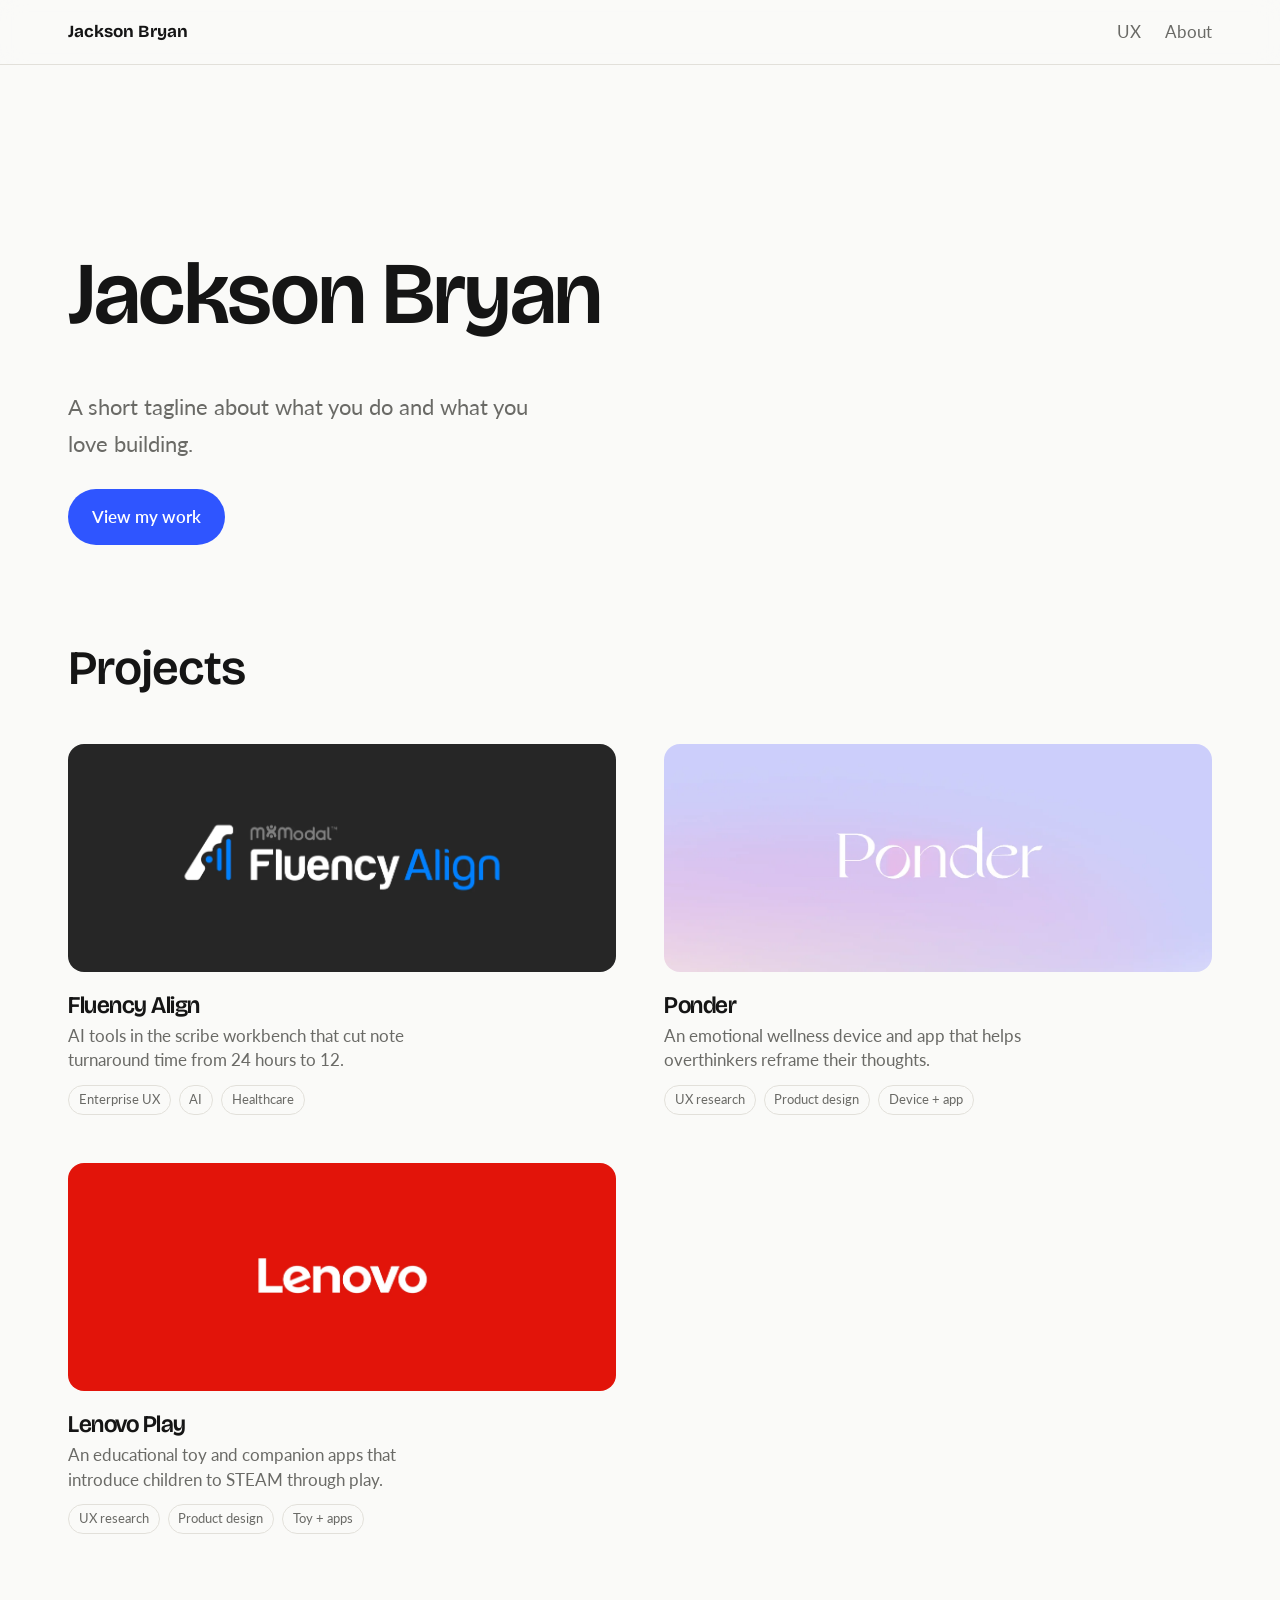
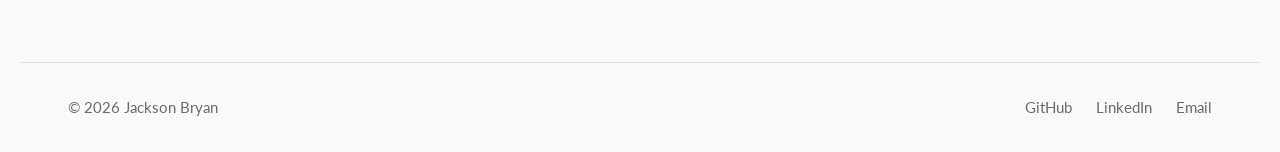
==== index.html @ 359d570e "Fade the other project cards during the card-to-hero transition The rule that shows only the hero's " ====
<!DOCTYPE html>
<html lang="en">
<head>
  <meta charset="UTF-8">
  <meta name="viewport" content="width=device-width, initial-scale=1.0">
  <title>Jackson Bryan | Portfolio</title>
  <link rel="preconnect" href="https://fonts.googleapis.com">
  <link rel="preconnect" href="https://fonts.gstatic.com" crossorigin>
  <link rel="stylesheet" href="https://fonts.googleapis.com/css2?family=Bricolage+Grotesque:opsz,wght@12..96,400..800&family=Lato:ital,wght@0,400;0,700;1,400&display=swap">
  <link rel="stylesheet" href="css/styles.css?v=20261016b">
</head>
<body>

  <header>
    <nav>
      <a href="index.html" class="logo">Jackson Bryan</a>
      <ul>
        <li><a href="index.html">UX</a></li>
        <li><a href="about.html">About</a></li>
      </ul>
    </nav>
  </header>

  <main>

    <section id="hero">
      <h1>Jackson Bryan</h1>
      <p>A short tagline about what you do and what you love building.</p>
      <a href="#projects" class="button">View my work</a>
    </section>

    <section id="projects">
      <h2>Projects</h2>

      <!--
        Each card links to a project page. Its image, title, description and
        tags morph into the project page's hero using matching
        view-transition-names. Give every project its own unique names
        (lenovo-media, ponder-media...).
      -->
      <article class="project-card">
        <a href="projects/fluency-align.html">
          <div class="project-card__media" style="view-transition-name: fluency-media">
            <img src="images/fluency-align/hero.webp" alt="" width="2400" height="937">
          </div>
          <h3 style="view-transition-name: fluency-title">Fluency Align</h3>
          <p style="view-transition-name: fluency-desc">AI tools in the scribe workbench that cut note turnaround time from 24 hours to 12.</p>
          <ul class="tags" style="view-transition-name: fluency-tags">
            <li>Enterprise UX</li>
            <li>AI</li>
            <li>Healthcare</li>
          </ul>
        </a>
      </article>

      <article class="project-card">
        <a href="projects/ponder.html">
          <div class="project-card__media" style="view-transition-name: ponder-media">
            <img src="images/ponder/hero.webp" alt="" width="1440" height="561">
          </div>
          <h3 style="view-transition-name: ponder-title">Ponder</h3>
          <p style="view-transition-name: ponder-desc">An emotional wellness device and app that helps overthinkers reframe their thoughts.</p>
          <ul class="tags" style="view-transition-name: ponder-tags">
            <li>UX research</li>
            <li>Product design</li>
            <li>Device + app</li>
          </ul>
        </a>
      </article>

      <article class="project-card">
        <a href="projects/lenovo.html">
          <div class="project-card__media" style="view-transition-name: lenovo-media">
            <img src="images/lenovo/hero.webp" alt="" width="2400" height="937">
          </div>
          <h3 style="view-transition-name: lenovo-title">Lenovo Play</h3>
          <p style="view-transition-name: lenovo-desc">An educational toy and companion apps that introduce children to STEAM through play.</p>
          <ul class="tags" style="view-transition-name: lenovo-tags">
            <li>UX research</li>
            <li>Product design</li>
            <li>Toy + apps</li>
          </ul>
        </a>
      </article>
    </section>

  </main>

  <footer>
    <p>&copy; 2026 Jackson Bryan</p>
    <ul>
      <li><a href="https://github.com/jacksonbryan28">GitHub</a></li>
      <li><a href="https://www.linkedin.com/in/jacksonbryan28/">LinkedIn</a></li>
      <li><a href="mailto:jacksonbryan280@gmail.com">Email</a></li>
    </ul>
  </footer>

</body>
</html>
---- css/styles.css ----
/* ==========================================================================
   View transitions
   Cross-document transitions between the home page and project pages.
   An element morphs between pages when it has the same `view-transition-name`
   on both (e.g. the card image on the home page and the hero on the project
   page). Browsers without support simply navigate as normal.
   ========================================================================== */

@view-transition {
  navigation: auto;
}

@media (prefers-reduced-motion: reduce) {
  @view-transition {
    navigation: none;
  }
}

::view-transition-group(*) {
  animation-duration: 0.55s;
  animation-timing-function: cubic-bezier(0.2, 0.8, 0.2, 1);
}

/* Project media can change shape between pages: crop instead of stretching. */
::view-transition-image-pair(*.project-media) {
  overflow: hidden;
  border-radius: var(--radius);
}

::view-transition-old(*.project-media),
::view-transition-new(*.project-media) {
  height: 100%;
  object-fit: cover;
}

/* The image, title, description and tags move and scale between the card
   and the hero. Rather than cross-fading two snapshots (which blurs, and
   doubles up text), show only the hero's snapshot and let it travel: the new
   one when arriving on a project page, the old one when going back home.
   This works because each piece is laid out the same way in both places
   (same aspect ratio, letterforms, line length and line spacing).
   These rules only apply when a piece exists on both pages (its snapshot
   isn't an only child). The other project cards exist on the home page
   alone, so they keep the default fade in and out. */
.project-page::view-transition-old(*.project-media):not(:only-child),
.project-page::view-transition-old(*.project-title):not(:only-child),
:root:not(.project-page)::view-transition-new(*.project-media):not(:only-child),
:root:not(.project-page)::view-transition-new(*.project-title):not(:only-child) {
  animation: none;
  opacity: 0;
}

.project-page::view-transition-new(*.project-media):not(:only-child),
.project-page::view-transition-new(*.project-title):not(:only-child),
:root:not(.project-page)::view-transition-old(*.project-media):not(:only-child),
:root:not(.project-page)::view-transition-old(*.project-title):not(:only-child) {
  animation: none;
}

/* ==========================================================================
   Tokens
   ========================================================================== */

:root {
  --bg: #fafaf8;
  --surface: #f0efeb;
  --text: #151515;
  --muted: #6a6a66;
  --line: #e2e0da;
  --accent: #2f55ff;
  --on-accent: #ffffff;

  --font: "Lato", system-ui, -apple-system, "Segoe UI", Roboto, sans-serif;
  --font-heading: "Bricolage Grotesque", var(--font);
  --max: 1240px;
  --narrow: 720px;
  --gutter: clamp(16px, 4vw, 48px);
  --radius: 16px;
  /* Shared by the home cards and project heroes. Keeping them the same shape
     means the view transition's two snapshots line up, so the image reads as
     one picture growing rather than two cross-fading. */
  --media-aspect: 12 / 5;
  --header-h: 64px;
  --section-space: clamp(72px, 10vw, 160px);
}

@media (max-width: 700px) {
  :root {
    --media-aspect: 16 / 9;
  }
}

@media (prefers-color-scheme: dark) {
  :root {
    --bg: #111110;
    --surface: #1b1b1a;
    --text: #f2f2ef;
    --muted: #9b9b96;
    --line: #2b2b29;
    --accent: #8098ff;
    --on-accent: #0d0d0d;
  }
}

/* ==========================================================================
   Base
   ========================================================================== */

*,
*::before,
*::after {
  box-sizing: border-box;
}

html {
  -webkit-text-size-adjust: 100%;
}

@media (prefers-reduced-motion: no-preference) {
  html {
    scroll-behavior: smooth;
  }
}

body {
  margin: 0;
  background: var(--bg);
  color: var(--text);
  font-family: var(--font);
  font-size: 1.0625rem;
  line-height: 1.65;
  -webkit-font-smoothing: antialiased;
}

img,
video {
  display: block;
  max-width: 100%;
  height: auto;
}

figure {
  margin: 0;
}

a {
  color: inherit;
}

h1,
h2,
h3,
h4,
header nav .logo,
.stats strong,
.next-project strong {
  font-family: var(--font-heading);
}

h1,
h2,
h3 {
  font-weight: 600;
  line-height: 1.15;
  letter-spacing: -0.015em;
  margin: 0 0 0.5em;
}

h1 {
  font-size: clamp(2.5rem, 7vw, 5.5rem);
  letter-spacing: -0.02em;
}

h2 {
  font-size: clamp(1.75rem, 4vw, 3rem);
}

h3 {
  font-size: 1.25rem;
}

p {
  margin: 0 0 1.25em;
}

:target,
section[id] {
  scroll-margin-top: calc(var(--header-h) + 24px);
}

.eyebrow {
  margin: 0 0 1rem;
  color: var(--muted);
  font-size: 0.8125rem;
  font-weight: 600;
  letter-spacing: 0.08em;
  text-transform: uppercase;
}

.button {
  display: inline-block;
  padding: 0.8em 1.4em;
  border-radius: 999px;
  background: var(--accent);
  color: var(--on-accent);
  font-weight: 600;
  text-decoration: none;
  transition: transform 0.2s ease;
}

.button:hover {
  transform: translateY(-2px);
}

.button--secondary {
  background: transparent;
  color: var(--text);
  box-shadow: inset 0 0 0 1px var(--line);
}

/* ==========================================================================
   Header and footer
   ========================================================================== */

header {
  position: sticky;
  top: 0;
  z-index: 10;
  background: color-mix(in srgb, var(--bg) 85%, transparent);
  backdrop-filter: saturate(180%) blur(12px);
  -webkit-backdrop-filter: saturate(180%) blur(12px);
  border-bottom: 1px solid var(--line);
  /* Keep the header still while the page underneath transitions. */
  view-transition-name: site-header;
}

header nav {
  display: flex;
  align-items: center;
  justify-content: space-between;
  gap: 1rem;
  max-width: var(--max);
  height: var(--header-h);
  margin-inline: auto;
  padding-inline: var(--gutter);
}

header nav ul,
footer ul {
  display: flex;
  gap: 1.5rem;
  margin: 0;
  padding: 0;
  list-style: none;
}

header nav a,
footer a {
  color: var(--muted);
  text-decoration: none;
}

header nav a:hover,
header nav a[aria-current="page"],
footer a:hover {
  color: var(--text);
}

header nav .logo {
  color: var(--text);
  font-weight: 700;
}

footer {
  display: flex;
  flex-wrap: wrap;
  align-items: center;
  justify-content: space-between;
  gap: 1rem;
  max-width: var(--max);
  margin: var(--section-space) auto 0;
  padding: 32px var(--gutter);
  border-top: 1px solid var(--line);
  color: var(--muted);
  font-size: 0.9375rem;
}

footer p {
  margin: 0;
}

/* ==========================================================================
   Home page
   ========================================================================== */

#hero,
#projects {
  max-width: var(--max);
  margin-inline: auto;
  padding-inline: var(--gutter);
}

#hero {
  padding-block: clamp(80px, 14vw, 180px) clamp(48px, 8vw, 96px);
}

#hero p {
  max-width: 36ch;
  color: var(--muted);
  font-size: clamp(1.125rem, 2vw, 1.375rem);
}

#projects {
  display: grid;
  gap: clamp(32px, 4vw, 48px);
}

#projects h2 {
  margin: 0;
}

@media (min-width: 800px) {
  #projects {
    grid-template-columns: 1fr 1fr;
  }

  #projects h2 {
    grid-column: 1 / -1;
  }
}

.project-card a {
  display: block;
  text-decoration: none;
}

.project-card__media {
  overflow: hidden;
  aspect-ratio: var(--media-aspect);
  margin-bottom: 1.25rem;
  border-radius: var(--radius);
  background: var(--surface);
  view-transition-class: project-media;
}

.project-card__media img,
.project-card__media video {
  width: 100%;
  height: 100%;
  object-fit: cover;
  transition: transform 0.6s cubic-bezier(0.2, 0.8, 0.2, 1);
}

.project-card a:hover .project-card__media img,
.project-card a:hover .project-card__media video {
  transform: scale(1.03);
}

/* The card title and project page title scale into each other, so they need
   identical letterforms: Bricolage changes shape with size unless the optical
   size is pinned. */
.project-card h3,
.project-hero__title {
  font-variation-settings: "opsz" 96;
  letter-spacing: -0.02em;
}

.project-card h3 {
  display: inline-block; /* lets the title morph without stretching */
  view-transition-class: project-title;
  margin-bottom: 0.25rem;
  font-size: 1.5rem;
}

.project-card p {
  width: fit-content;
  /* Same line length (in characters) and spacing as the hero summary, so
     the text wraps identically and can scale between the two. */
  max-width: 40ch;
  margin-bottom: 0.75rem;
  color: var(--muted);
  line-height: 1.45;
}

.project-card p,
.project-card .tags {
  view-transition-class: project-title;
}

.tags {
  display: flex;
  width: fit-content;
  max-width: 100%;
  flex-wrap: wrap;
  gap: 0.5rem;
  margin: 0;
  padding: 0;
  list-style: none;
}

.tags li {
  padding: 0.25em 0.75em;
  border: 1px solid var(--line);
  border-radius: 999px;
  color: var(--muted);
  font-size: 0.8125rem;
}

/* ==========================================================================
   About page
   ========================================================================== */

.about {
  display: grid;
  gap: clamp(32px, 6vw, 96px);
  align-items: center;
  max-width: var(--max);
  margin-inline: auto;
  padding: clamp(40px, 8vw, 120px) var(--gutter) 0;
}

@media (min-width: 900px) {
  .about {
    grid-template-columns: minmax(280px, 5fr) 7fr;
  }
}

.about__portrait {
  overflow: hidden;
  aspect-ratio: 1;
  max-width: 520px;
  border-radius: var(--radius);
  background: var(--surface);
}

.about__portrait img {
  width: 100%;
  height: 100%;
  object-fit: cover;
}

.about__body {
  max-width: var(--narrow);
}

.about__body h1 {
  font-size: clamp(2.25rem, 5vw, 4rem);
  margin-bottom: 0.6em;
}

.about__actions {
  display: flex;
  flex-wrap: wrap;
  gap: 0.75rem;
  margin-top: 2rem;
}

/* ==========================================================================
   Project page
   ========================================================================== */

/* --- 1. Hero ----------------------------------------------------------- */

.project-hero {
  max-width: var(--max);
  margin-inline: auto;
  padding: clamp(16px, 3vw, 40px) var(--gutter) 0;
}

.project-hero__media {
  overflow: hidden;
  width: 100%;
  aspect-ratio: var(--media-aspect);
  border-radius: var(--radius);
  background: var(--surface);
  view-transition-class: project-media;
}

.project-hero__media img,
.project-hero__media video {
  width: 100%;
  height: 100%;
  object-fit: cover;
}

.project-hero__intro {
  margin-top: clamp(32px, 5vw, 64px);
}

.project-hero__title {
  display: inline-block; /* matches the card title so it scales cleanly */
  view-transition-class: project-title;
  margin-bottom: 0.2em;
}

.project-hero__summary {
  width: fit-content;
  max-width: 40ch;
  margin-bottom: 1.5rem;
  color: var(--muted);
  /* Never smaller than the card description (1.0625rem), so on phones both
     wrap identically for the view transition. */
  font-size: clamp(1.0625rem, 2vw, 1.5rem);
  line-height: 1.45;
}

.project-hero__summary,
.project-hero__tags {
  view-transition-class: project-title;
}

/* Scroll-to-expand (driven by js/project-hero.js). The page's <main> sticks
   below the header inside a taller "hold" container, so nothing moves for the
   first part of the scroll; --p goes from 0 to 1 over that stretch and the
   image grows from its resting size to full-bleed (capped at 1440px wide),
   with its bottom edge staying put. At --p: 0 it matches the resting layout
   exactly, so the view transition from the home page is unaffected. */
.project-hold {
  overflow-x: clip;
}

.project-hold.is-holding > main {
  position: sticky;
  /* The header's real height (including its border), measured by the script,
     so the page doesn't shift as it starts to hold. */
  top: var(--hold-top, var(--header-h));
}

.project-hero.is-expanding .project-hero__media {
  width: auto;
  height: calc(var(--h0) + var(--rise) * var(--p, 0));
  aspect-ratio: auto;
  margin-top: calc(var(--rise) * var(--p, 0) * -1);
  margin-inline: calc(var(--bleed) * var(--p, 0) * -1);
  border-radius: calc(var(--radius) * (1 - var(--p, 0) * var(--square, 1)));
}

/* Where supported, drive --p straight from the scroll position with a
   scroll-driven animation. It updates in the same frame as the scroll, so
   it doesn't lag a frame behind like the script fallback does. */
@property --p {
  syntax: "<number>";
  inherits: true;
  initial-value: 0;
}

@keyframes project-hero-expand {
  from { --p: 0; }
  to { --p: 1; }
}

@supports (animation-timeline: scroll()) {
  .project-hero.is-scroll-driven {
    animation: project-hero-expand linear both;
    animation-timeline: scroll(root block);
    animation-range: 0px var(--hold-distance, 480px);
  }
}

/* --- 2. Overview with sticky details ---------------------------------- */

.project-overview,
.case-study__layout {
  display: grid;
  gap: clamp(32px, 5vw, 80px);
  max-width: var(--max);
  margin-inline: auto;
  padding-inline: var(--gutter);
}

.project-overview {
  padding-block: var(--section-space);
}

@media (min-width: 900px) {
  .project-overview,
  .case-study__layout {
    grid-template-columns: minmax(220px, 300px) 1fr;
    align-items: start;
  }

  .project-overview__details,
  .case-study__toc {
    position: sticky;
    top: calc(var(--header-h) + 32px);
  }
}

.project-overview__details dl {
  display: grid;
  gap: 1.25rem;
  margin: 0 0 2rem;
}

.project-overview__details dt {
  margin-bottom: 0.25rem;
  color: var(--muted);
  font-size: 0.8125rem;
  font-weight: 600;
  letter-spacing: 0.08em;
  text-transform: uppercase;
}

.project-overview__details dd {
  margin: 0;
}

.project-overview__body {
  max-width: var(--narrow);
}

.project-overview__body > h2 {
  margin-bottom: 1em;
}

.lead {
  font-size: clamp(1.125rem, 1.8vw, 1.3125rem);
  line-height: 1.55;
}

.stats {
  display: grid;
  grid-template-columns: repeat(auto-fit, minmax(160px, 1fr));
  gap: 1.5rem;
  margin: 2.5rem 0 0;
  padding: 2rem 0 0;
  border-top: 1px solid var(--line);
  list-style: none;
}

.stats strong {
  display: block;
  font-size: clamp(2rem, 4vw, 2.75rem);
  line-height: 1.1;
  letter-spacing: -0.03em;
}

.stats span {
  color: var(--muted);
  font-size: 0.9375rem;
}

/* --- 3. Key features --------------------------------------------------- */

.feature {
  padding: var(--section-space) var(--gutter);
}

.feature:nth-child(odd) {
  background: var(--surface);
}

.feature__text,
.feature__media {
  max-width: calc(var(--max) - 2 * var(--gutter));
  margin-inline: auto;
}

.feature__text {
  display: grid;
  gap: 1rem 4rem;
  margin-bottom: clamp(32px, 5vw, 64px);
}

@media (min-width: 900px) {
  .feature__text {
    grid-template-columns: 1fr 1fr;
    align-items: end;
  }

  .feature__text .eyebrow {
    grid-column: 1 / -1;
    margin: 0;
  }

  .feature__text h2,
  .feature__text p:last-child {
    margin: 0;
  }
}

.feature__text h2 {
  font-size: clamp(2rem, 5vw, 3.75rem);
}

.feature__text p:last-child {
  color: var(--muted);
  font-size: clamp(1.0625rem, 1.6vw, 1.25rem);
}

.feature__media {
  overflow: hidden;
  border-radius: var(--radius);
}

.feature__media img,
.feature__media video {
  width: 100%;
}

/* --- 4. Case study deep dive ------------------------------------------ */

.case-study {
  padding-top: var(--section-space);
}

.case-study__header {
  max-width: var(--max);
  margin: 0 auto clamp(40px, 6vw, 80px);
  padding-inline: var(--gutter);
}

.case-study__header h2 {
  max-width: 20ch;
  font-size: clamp(2.25rem, 6vw, 4.5rem);
}

.case-study__toc ol {
  display: grid;
  gap: 0.5rem;
  margin: 0;
  padding: 0;
  list-style: none;
  counter-reset: toc;
}

.case-study__toc li {
  counter-increment: toc;
}

.case-study__toc a {
  color: var(--muted);
  text-decoration: none;
}

.case-study__toc a::before {
  content: counter(toc, decimal-leading-zero) "  ";
  font-variant-numeric: tabular-nums;
  opacity: 0.6;
}

.case-study__toc a:hover {
  color: var(--text);
}

/* Hide the contents list on small screens where it can't be sticky. */
@media (max-width: 899px) {
  .case-study__toc {
    display: none;
  }
}

.case-study__body {
  min-width: 0;
}

/* Text stays at a comfortable reading width; figures use the full column. */
.case-study__body > section > :not(figure, .image-rows) {
  max-width: var(--narrow);
}

.case-study__body > section + section {
  margin-top: clamp(64px, 8vw, 120px);
}

.case-study__body h3 {
  font-size: clamp(1.5rem, 3vw, 2rem);
}

.case-study__body figure {
  margin-block: 2.5rem;
}

.case-study__body figure img,
.case-study__body figure video {
  width: 100%;
  border-radius: var(--radius);
  background: var(--surface);
}

.case-study__body h4 {
  margin: 2rem 0 0.5rem;
  font-size: 1.0625rem;
}

/* Rows of images that share a height; each image's flex-grow is set to its
   width so the row keeps every image's proportions. */
.image-rows {
  display: grid;
  gap: 16px;
  margin-block: 2.5rem;
}

.image-row {
  display: flex;
  gap: 16px;
}

.image-row img {
  flex: 1 1 0;
  min-width: 0;
  width: 100%;
  border-radius: calc(var(--radius) / 2);
  background: var(--surface);
}

/* An even grid of screens, two across. */
.image-grid {
  display: grid;
  grid-template-columns: repeat(2, minmax(0, 1fr));
  gap: 16px;
  margin-block: 2.5rem;
}

.image-grid img {
  width: 100%;
  border-radius: calc(var(--radius) / 2);
  background: var(--surface);
}

/* Lets a <picture> (e.g. different crops for phones) sit in any media slot. */
picture {
  display: block;
}

figcaption {
  margin-top: 0.75rem;
  color: var(--muted);
  font-size: 0.875rem;
}

blockquote {
  margin: 2.5rem 0;
  padding-left: 1.5rem;
  border-left: 3px solid var(--accent);
  font-size: clamp(1.25rem, 2.2vw, 1.5rem);
  line-height: 1.45;
}

blockquote cite {
  display: block;
  margin-top: 0.75rem;
  color: var(--muted);
  font-size: 0.9375rem;
  font-style: normal;
}

/* --- 5. Next project --------------------------------------------------- */

.next-project {
  max-width: var(--max);
  margin: var(--section-space) auto 0;
  padding-inline: var(--gutter);
}

.next-project .eyebrow {
  display: block;
}

.next-project a {
  display: block;
  padding-top: 2rem;
  border-top: 1px solid var(--line);
  text-decoration: none;
}

.next-project strong {
  display: block;
  font-size: clamp(2rem, 6vw, 4.5rem);
  font-weight: 600;
  letter-spacing: -0.02em;
  line-height: 1.1;
}

.next-project a:hover strong {
  color: var(--accent);
}
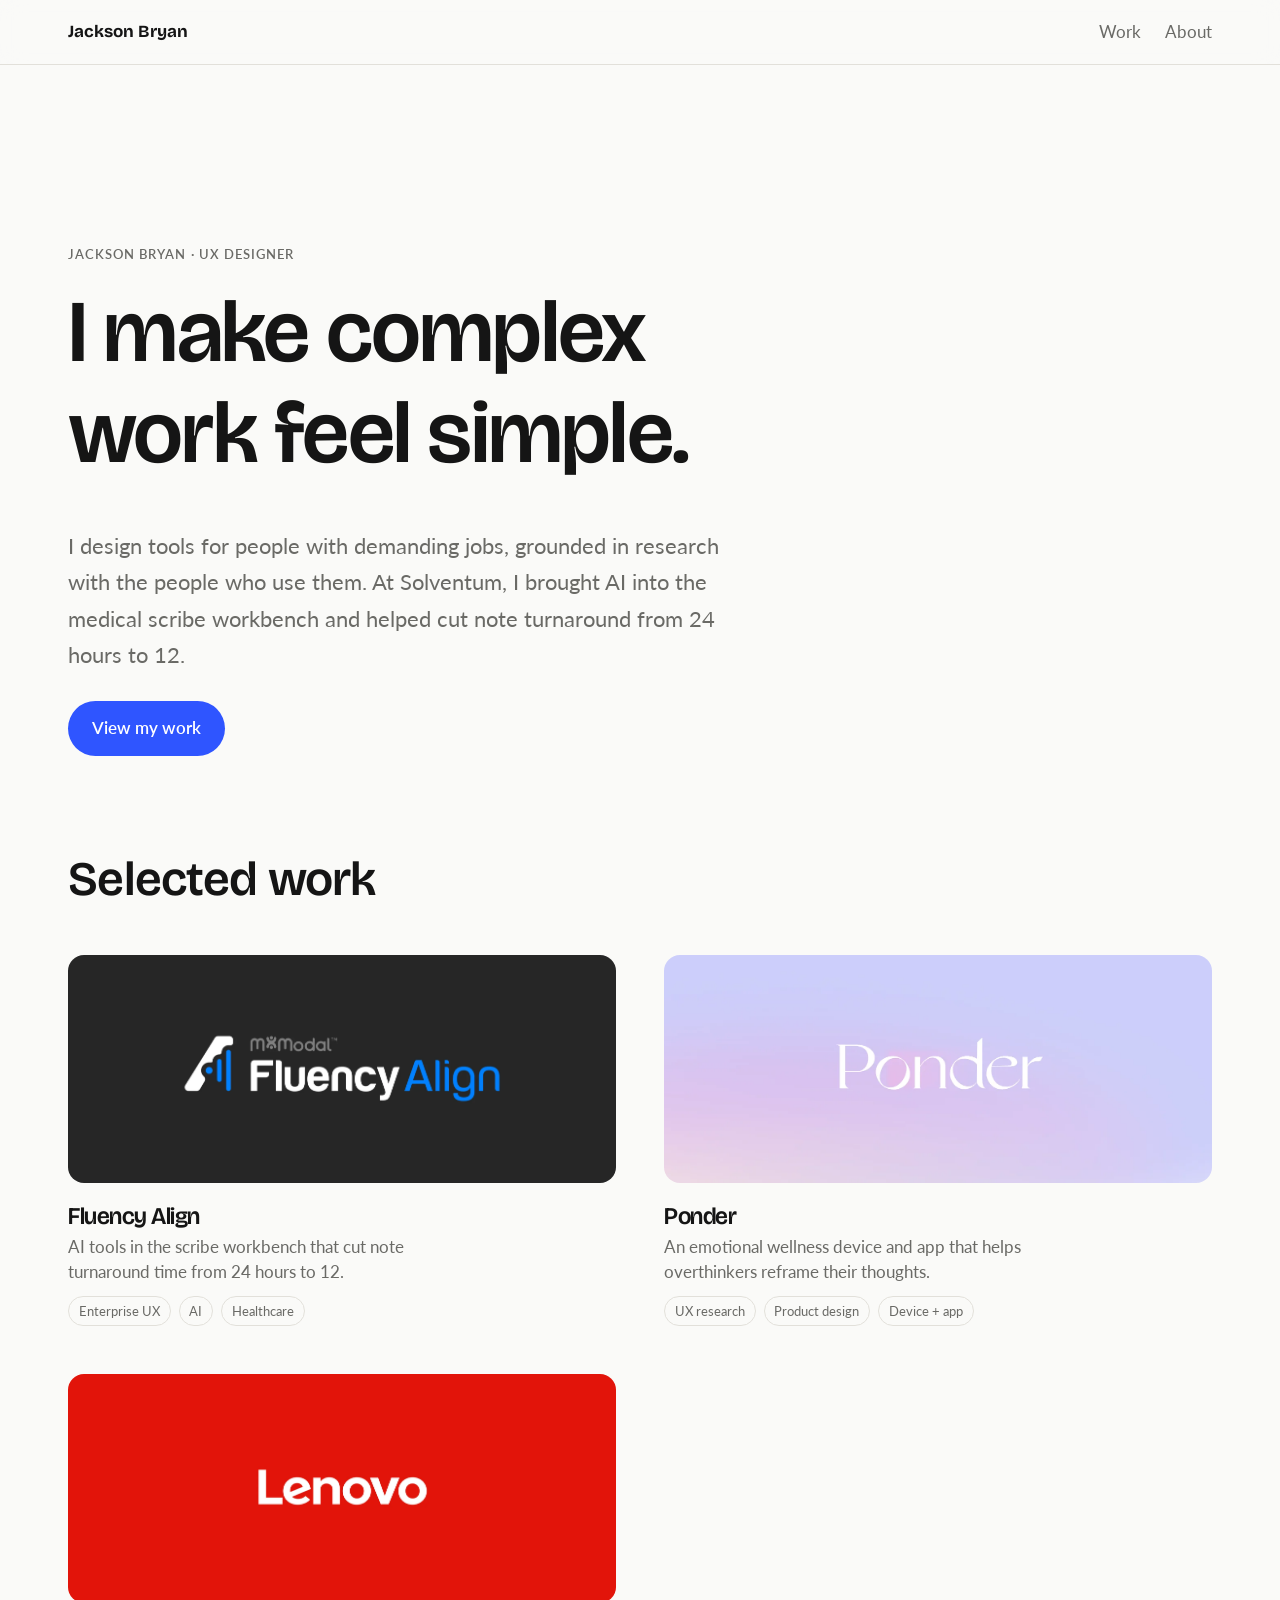
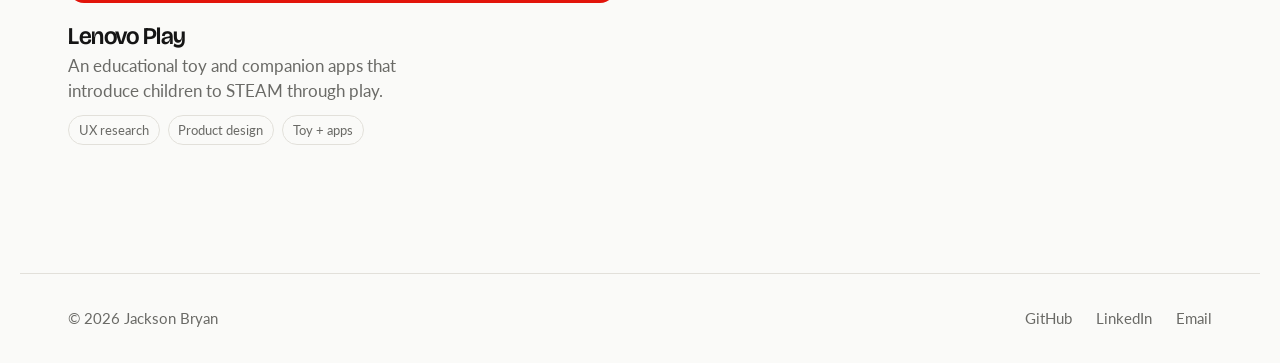
==== commit 8c1e6701: "Rewrite home hero pitch, rename UX nav to Work, add social meta tags The home h1 repeated the logo n" ====
--- a/index.html
+++ b/index.html
@@ -3,11 +3,24 @@
 <head>
   <meta charset="UTF-8">
   <meta name="viewport" content="width=device-width, initial-scale=1.0">
-  <title>Jackson Bryan | Portfolio</title>
+  <title>Jackson Bryan | UX Designer</title>
+  <meta name="description" content="Jackson Bryan is a UX designer who makes complex work feel simple, from AI tools for medical scribes to a wellness device for overthinkers.">
+  <!-- Social previews. TODO: once the site's address is known, make og:image
+       a full URL (https://<domain>/images/fluency-align/hero.webp) and add og:url; most sites ignore relative paths. -->
+  <meta property="og:type" content="website">
+  <meta property="og:site_name" content="Jackson Bryan">
+  <meta property="og:title" content="Jackson Bryan | UX Designer">
+  <meta property="og:description" content="Jackson Bryan is a UX designer who makes complex work feel simple, from AI tools for medical scribes to a wellness device for overthinkers.">
+  <meta property="og:image" content="images/fluency-align/hero.webp">
+  <meta name="twitter:card" content="summary_large_image">
   <link rel="preconnect" href="https://fonts.googleapis.com">
   <link rel="preconnect" href="https://fonts.gstatic.com" crossorigin>
   <link rel="stylesheet" href="https://fonts.googleapis.com/css2?family=Bricolage+Grotesque:opsz,wght@12..96,400..800&family=Lato:ital,wght@0,400;0,700;1,400&display=swap">
-  <link rel="stylesheet" href="css/styles.css?v=20261016b">
+  <link rel="stylesheet" href="css/styles.css?v=20261125">
+  <!-- Make sure the project cards are parsed before the first frame, so the
+       transition script can pick which card travels on top. -->
+  <link rel="expect" href="#projects" blocking="render">
+  <script src="js/home-transitions.js?v=20261125"></script>
 </head>
 <body>
 
@@ -15,7 +28,7 @@
     <nav>
       <a href="index.html" class="logo">Jackson Bryan</a>
       <ul>
-        <li><a href="index.html">UX</a></li>
+        <li><a href="#projects">Work</a></li>
         <li><a href="about.html">About</a></li>
       </ul>
     </nav>
@@ -24,13 +37,14 @@
   <main>
 
     <section id="hero">
-      <h1>Jackson Bryan</h1>
-      <p>A short tagline about what you do and what you love building.</p>
+      <p class="eyebrow">Jackson Bryan &middot; UX designer</p>
+      <h1>I make complex work feel simple.</h1>
+      <p>I design tools for people with demanding jobs, grounded in research with the people who use them. At Solventum, I brought AI into the medical scribe workbench and helped cut note turnaround from 24 hours to 12.</p>
       <a href="#projects" class="button">View my work</a>
     </section>
 
     <section id="projects">
-      <h2>Projects</h2>
+      <h2>Selected work</h2>
 
       <!--
         Each card links to a project page. Its image, title, description and
--- a/css/styles.css
+++ b/css/styles.css
@@ -57,6 +57,26 @@
   animation: none;
 }
 
+/* The rest of the page: fade the old page out, then the new one in, rather
+   than cross-fading them. A cross-fade shows both pages' text on top of each
+   other halfway through (e.g. a project's details over the home page's other
+   cards). The travelling project pieces stay on top the whole time. */
+@keyframes vt-fade-out {
+  to { opacity: 0; }
+}
+
+@keyframes vt-fade-in {
+  from { opacity: 0; }
+}
+
+::view-transition-old(root) {
+  animation: vt-fade-out 0.2s ease-in both;
+}
+
+::view-transition-new(root) {
+  animation: vt-fade-in 0.35s 0.2s ease-out both;
+}
+
 /* ==========================================================================
    Tokens
    ========================================================================== */
@@ -304,8 +324,8 @@
   padding-block: clamp(80px, 14vw, 180px) clamp(48px, 8vw, 96px);
 }
 
-#hero p {
-  max-width: 36ch;
+#hero p:not(.eyebrow) {
+  max-width: 52ch;
   color: var(--muted);
   font-size: clamp(1.125rem, 2vw, 1.375rem);
 }
@@ -875,3 +895,8 @@
 .next-project a:hover strong {
   color: var(--accent);
 }
+
+/* Keep the home headline to two or three lines at large sizes. */
+#hero h1 {
+  max-width: 14ch;
+}
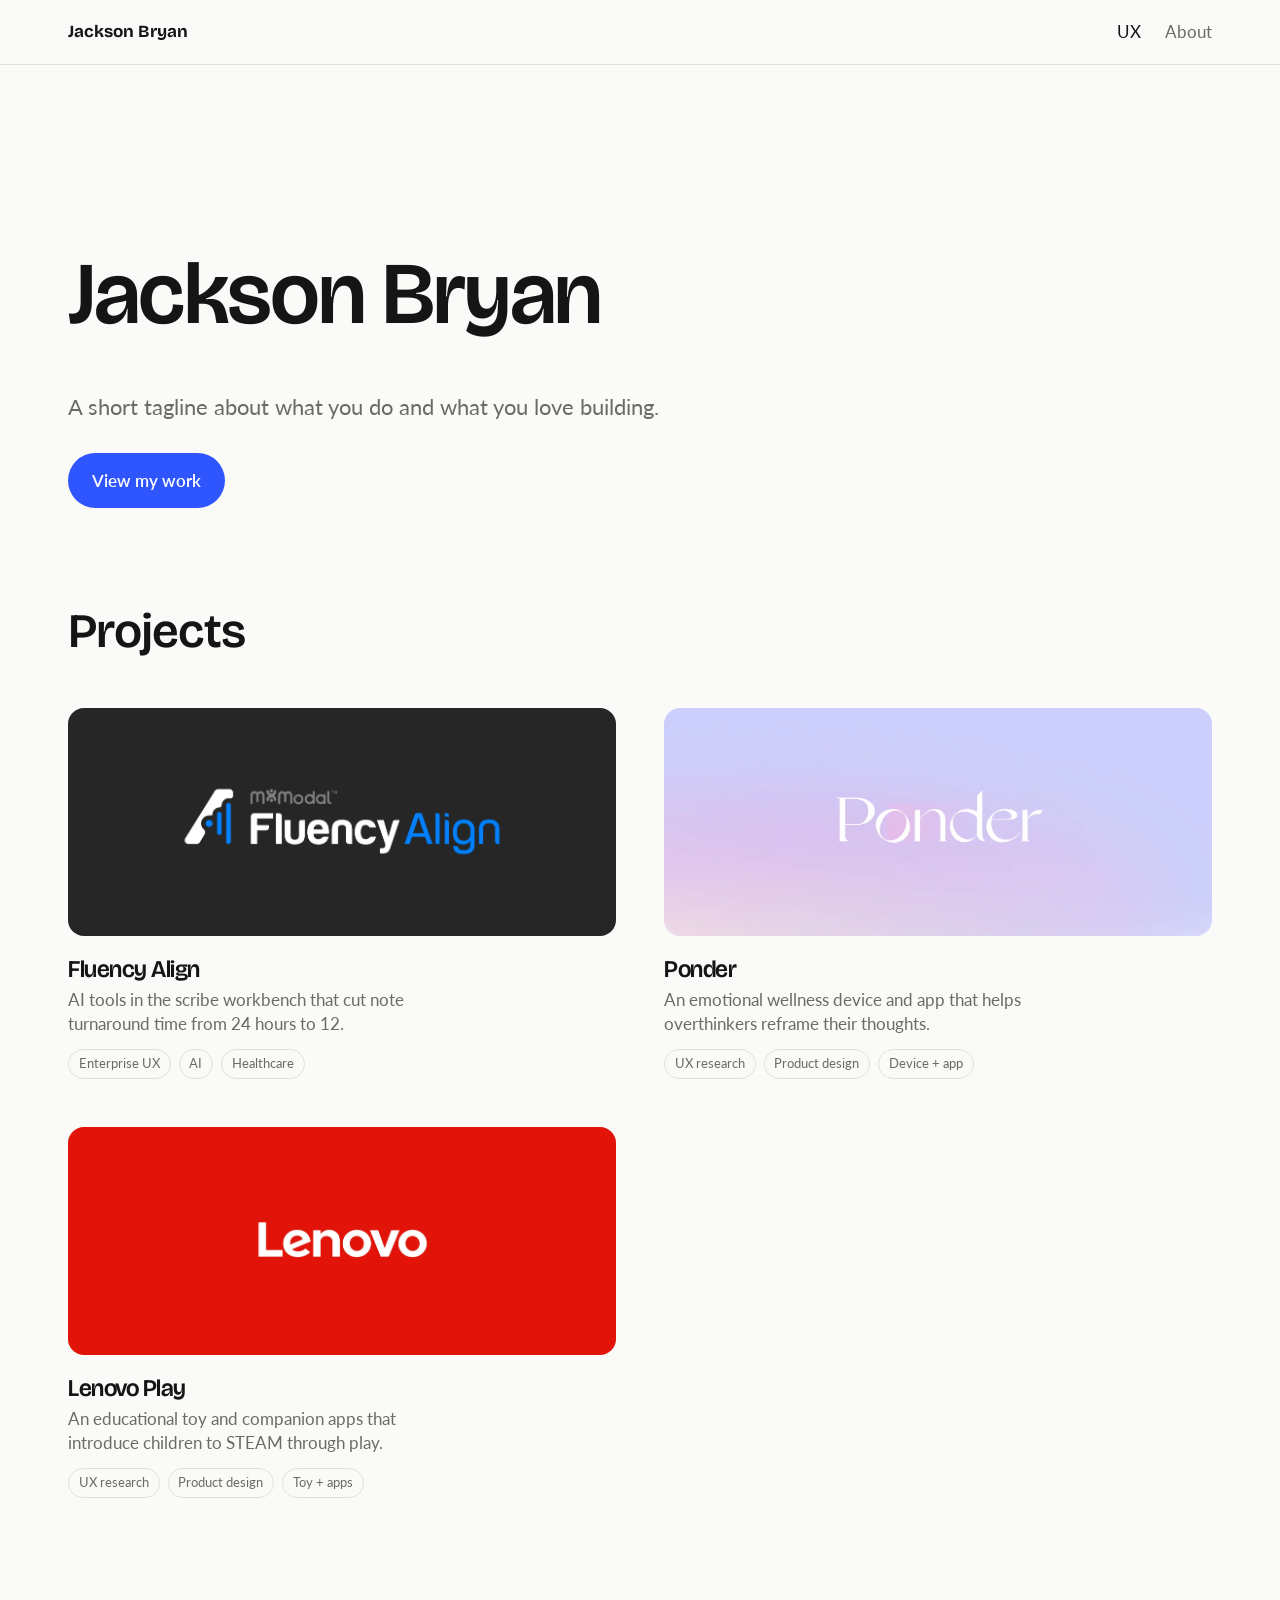
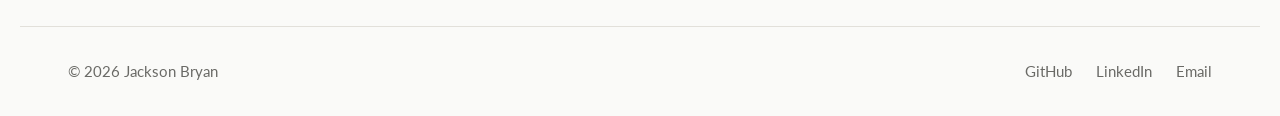
==== commit 69a7b823: "Share the head links, header and footer across pages The font links, stylesheet link, header and foo" ====
--- a/index.html
+++ b/index.html
@@ -3,63 +3,54 @@
 <head>
   <meta charset="UTF-8">
   <meta name="viewport" content="width=device-width, initial-scale=1.0">
-  <title>Jackson Bryan | UX Designer</title>
-  <meta name="description" content="Jackson Bryan is a UX designer who makes complex work feel simple, from AI tools for medical scribes to a wellness device for overthinkers.">
-  <!-- Social previews. TODO: once the site's address is known, make og:image
-       a full URL (https://<domain>/images/fluency-align/hero.webp) and add og:url; most sites ignore relative paths. -->
-  <meta property="og:type" content="website">
-  <meta property="og:site_name" content="Jackson Bryan">
-  <meta property="og:title" content="Jackson Bryan | UX Designer">
-  <meta property="og:description" content="Jackson Bryan is a UX designer who makes complex work feel simple, from AI tools for medical scribes to a wellness device for overthinkers.">
-  <meta property="og:image" content="images/fluency-align/hero.webp">
-  <meta name="twitter:card" content="summary_large_image">
+  <title>Jackson Bryan | Portfolio</title>
+  <!-- shared:head -->
   <link rel="preconnect" href="https://fonts.googleapis.com">
   <link rel="preconnect" href="https://fonts.gstatic.com" crossorigin>
   <link rel="stylesheet" href="https://fonts.googleapis.com/css2?family=Bricolage+Grotesque:opsz,wght@12..96,400..800&family=Lato:ital,wght@0,400;0,700;1,400&display=swap">
-  <link rel="stylesheet" href="css/styles.css?v=20261125">
-  <!-- Make sure the project cards are parsed before the first frame, so the
-       transition script can pick which card travels on top. -->
-  <link rel="expect" href="#projects" blocking="render">
-  <script src="js/home-transitions.js?v=20261125"></script>
+  <link rel="stylesheet" href="css/styles.css?v=c1dd3654">
+  <!-- /shared:head -->
 </head>
 <body>
 
+  <!-- shared:header -->
   <header>
     <nav>
       <a href="index.html" class="logo">Jackson Bryan</a>
       <ul>
-        <li><a href="#projects">Work</a></li>
+        <li><a href="index.html" aria-current="page">UX</a></li>
         <li><a href="about.html">About</a></li>
       </ul>
     </nav>
   </header>
+  <!-- /shared:header -->
 
   <main>
 
     <section id="hero">
-      <p class="eyebrow">Jackson Bryan &middot; UX designer</p>
-      <h1>I make complex work feel simple.</h1>
-      <p>I design tools for people with demanding jobs, grounded in research with the people who use them. At Solventum, I brought AI into the medical scribe workbench and helped cut note turnaround from 24 hours to 12.</p>
+      <h1>Jackson Bryan</h1>
+      <p>A short tagline about what you do and what you love building.</p>
       <a href="#projects" class="button">View my work</a>
     </section>
 
     <section id="projects">
-      <h2>Selected work</h2>
+      <h2>Projects</h2>
 
       <!--
         Each card links to a project page. Its image, title, description and
-        tags morph into the project page's hero using matching
-        view-transition-names. Give every project its own unique names
-        (lenovo-media, ponder-media...).
+        tags morph into the project page's hero. Give the card the same
+        data-project as the hero on its page, and mark the pieces with
+        data-vt="media|title|desc|tags". tools/sync.mjs then writes matching
+        view-transition-names (ponder-media, ponder-title...).
       -->
-      <article class="project-card">
+      <article class="project-card" data-project="fluency">
         <a href="projects/fluency-align.html">
-          <div class="project-card__media" style="view-transition-name: fluency-media">
+          <div class="project-card__media" data-vt="media" style="view-transition-name: fluency-media">
             <img src="images/fluency-align/hero.webp" alt="" width="2400" height="937">
           </div>
-          <h3 style="view-transition-name: fluency-title">Fluency Align</h3>
-          <p style="view-transition-name: fluency-desc">AI tools in the scribe workbench that cut note turnaround time from 24 hours to 12.</p>
-          <ul class="tags" style="view-transition-name: fluency-tags">
+          <h3 data-vt="title" style="view-transition-name: fluency-title">Fluency Align</h3>
+          <p data-vt="desc" style="view-transition-name: fluency-desc">AI tools in the scribe workbench that cut note turnaround time from 24 hours to 12.</p>
+          <ul class="tags" data-vt="tags" style="view-transition-name: fluency-tags">
             <li>Enterprise UX</li>
             <li>AI</li>
             <li>Healthcare</li>
@@ -67,14 +58,14 @@
         </a>
       </article>
 
-      <article class="project-card">
+      <article class="project-card" data-project="ponder">
         <a href="projects/ponder.html">
-          <div class="project-card__media" style="view-transition-name: ponder-media">
+          <div class="project-card__media" data-vt="media" style="view-transition-name: ponder-media">
             <img src="images/ponder/hero.webp" alt="" width="1440" height="561">
           </div>
-          <h3 style="view-transition-name: ponder-title">Ponder</h3>
-          <p style="view-transition-name: ponder-desc">An emotional wellness device and app that helps overthinkers reframe their thoughts.</p>
-          <ul class="tags" style="view-transition-name: ponder-tags">
+          <h3 data-vt="title" style="view-transition-name: ponder-title">Ponder</h3>
+          <p data-vt="desc" style="view-transition-name: ponder-desc">An emotional wellness device and app that helps overthinkers reframe their thoughts.</p>
+          <ul class="tags" data-vt="tags" style="view-transition-name: ponder-tags">
             <li>UX research</li>
             <li>Product design</li>
             <li>Device + app</li>
@@ -82,14 +73,14 @@
         </a>
       </article>
 
-      <article class="project-card">
+      <article class="project-card" data-project="lenovo">
         <a href="projects/lenovo.html">
-          <div class="project-card__media" style="view-transition-name: lenovo-media">
+          <div class="project-card__media" data-vt="media" style="view-transition-name: lenovo-media">
             <img src="images/lenovo/hero.webp" alt="" width="2400" height="937">
           </div>
-          <h3 style="view-transition-name: lenovo-title">Lenovo Play</h3>
-          <p style="view-transition-name: lenovo-desc">An educational toy and companion apps that introduce children to STEAM through play.</p>
-          <ul class="tags" style="view-transition-name: lenovo-tags">
+          <h3 data-vt="title" style="view-transition-name: lenovo-title">Lenovo Play</h3>
+          <p data-vt="desc" style="view-transition-name: lenovo-desc">An educational toy and companion apps that introduce children to STEAM through play.</p>
+          <ul class="tags" data-vt="tags" style="view-transition-name: lenovo-tags">
             <li>UX research</li>
             <li>Product design</li>
             <li>Toy + apps</li>
@@ -100,6 +91,7 @@
 
   </main>
 
+  <!-- shared:footer -->
   <footer>
     <p>&copy; 2026 Jackson Bryan</p>
     <ul>
@@ -108,6 +100,7 @@
       <li><a href="mailto:jacksonbryan280@gmail.com">Email</a></li>
     </ul>
   </footer>
+  <!-- /shared:footer -->
 
 </body>
 </html>
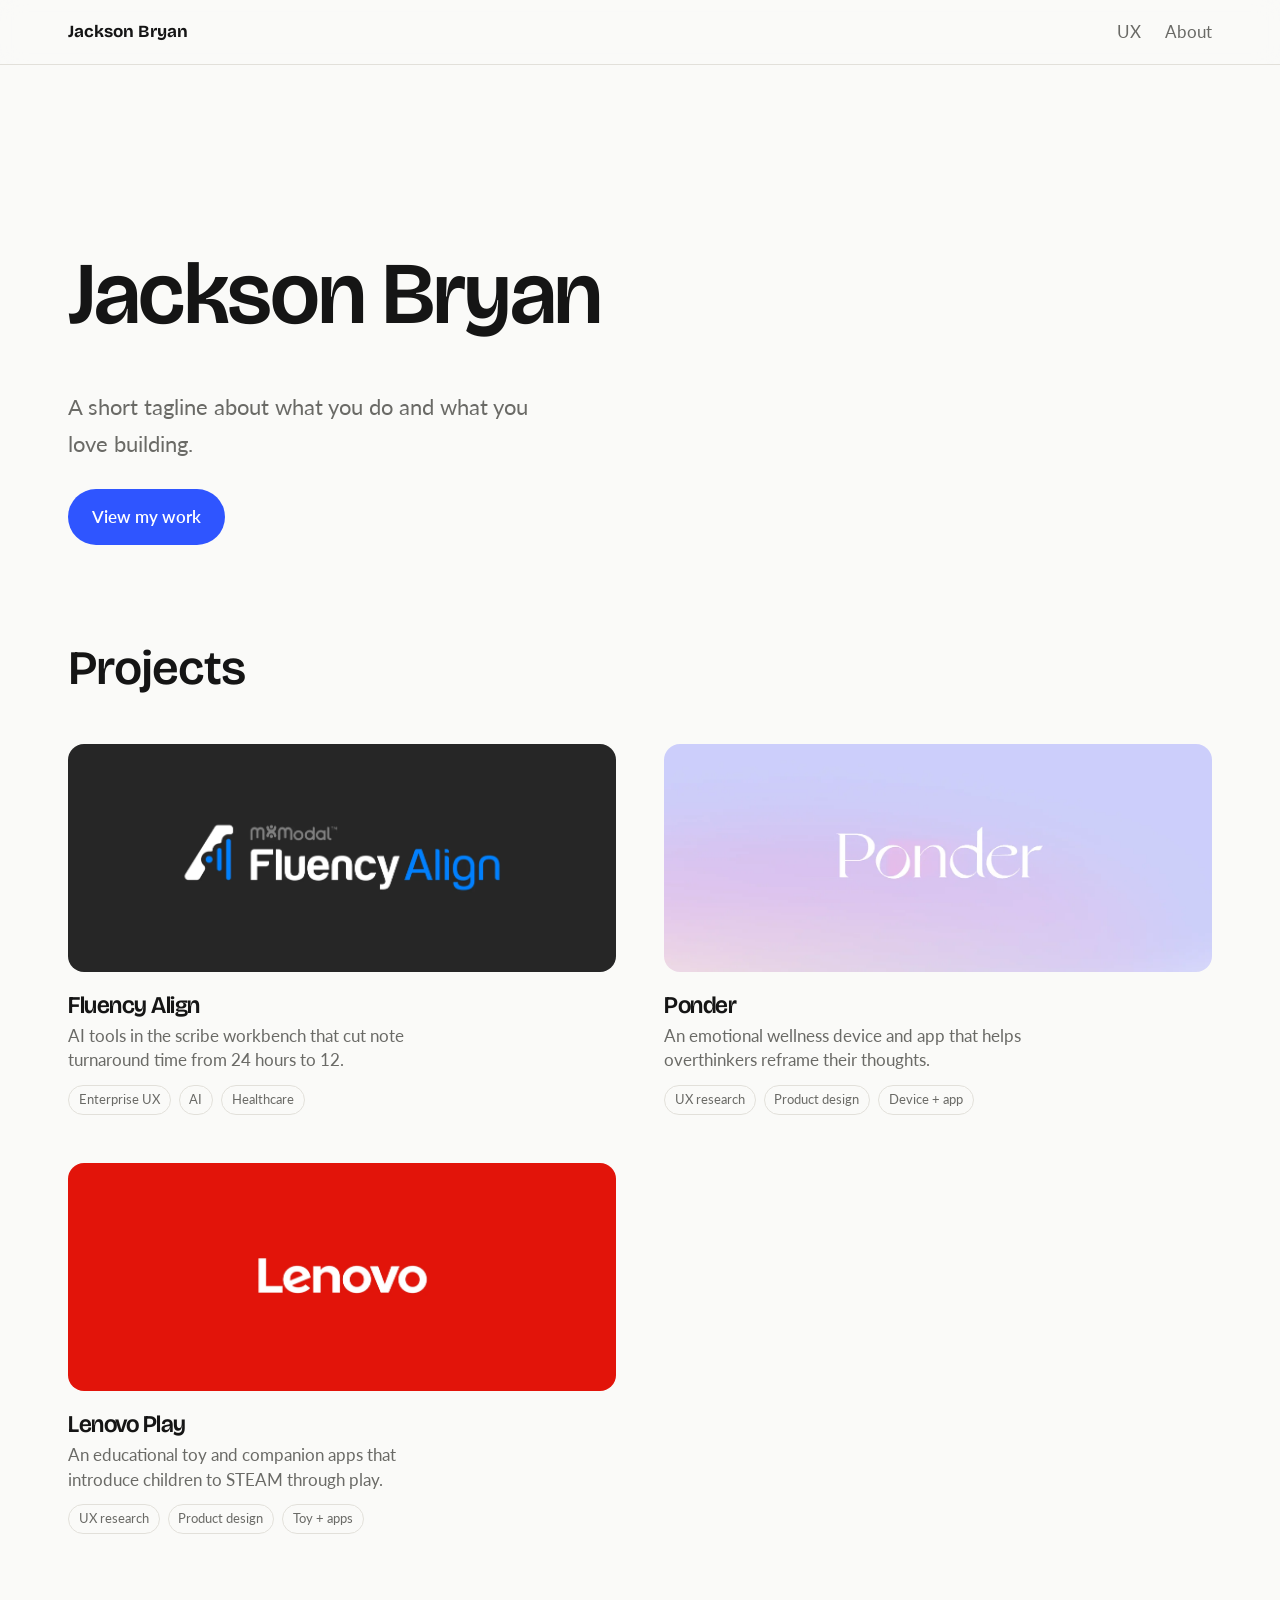
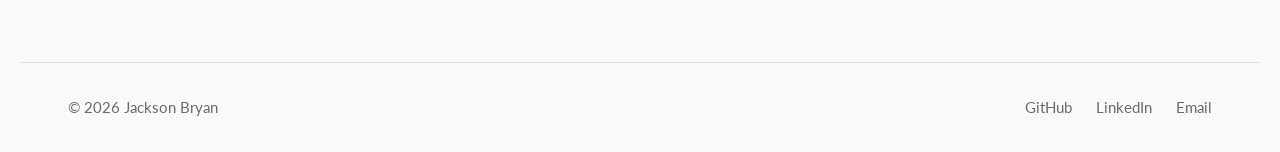
==== commit 48ea9635: "Rename cards before the first frame and fade pages in sequence Rename the project cards as soon as p" ====
--- a/index.html
+++ b/index.html
@@ -4,26 +4,26 @@
   <meta charset="UTF-8">
   <meta name="viewport" content="width=device-width, initial-scale=1.0">
   <title>Jackson Bryan | Portfolio</title>
-  <!-- shared:head -->
   <link rel="preconnect" href="https://fonts.googleapis.com">
   <link rel="preconnect" href="https://fonts.gstatic.com" crossorigin>
   <link rel="stylesheet" href="https://fonts.googleapis.com/css2?family=Bricolage+Grotesque:opsz,wght@12..96,400..800&family=Lato:ital,wght@0,400;0,700;1,400&display=swap">
-  <link rel="stylesheet" href="css/styles.css?v=c1dd3654">
-  <!-- /shared:head -->
+  <link rel="stylesheet" href="css/styles.css?v=20261125">
+  <!-- Make sure the project cards are parsed before the first frame, so the
+       transition script can pick which card travels on top. -->
+  <link rel="expect" href="#projects" blocking="render">
+  <script src="js/home-transitions.js?v=20261125"></script>
 </head>
 <body>
 
-  <!-- shared:header -->
   <header>
     <nav>
       <a href="index.html" class="logo">Jackson Bryan</a>
       <ul>
-        <li><a href="index.html" aria-current="page">UX</a></li>
+        <li><a href="index.html">UX</a></li>
         <li><a href="about.html">About</a></li>
       </ul>
     </nav>
   </header>
-  <!-- /shared:header -->
 
   <main>
 
@@ -38,19 +38,18 @@
 
       <!--
         Each card links to a project page. Its image, title, description and
-        tags morph into the project page's hero. Give the card the same
-        data-project as the hero on its page, and mark the pieces with
-        data-vt="media|title|desc|tags". tools/sync.mjs then writes matching
-        view-transition-names (ponder-media, ponder-title...).
+        tags morph into the project page's hero using matching
+        view-transition-names. Give every project its own unique names
+        (lenovo-media, ponder-media...).
       -->
-      <article class="project-card" data-project="fluency">
+      <article class="project-card">
         <a href="projects/fluency-align.html">
-          <div class="project-card__media" data-vt="media" style="view-transition-name: fluency-media">
+          <div class="project-card__media" style="view-transition-name: fluency-media">
             <img src="images/fluency-align/hero.webp" alt="" width="2400" height="937">
           </div>
-          <h3 data-vt="title" style="view-transition-name: fluency-title">Fluency Align</h3>
-          <p data-vt="desc" style="view-transition-name: fluency-desc">AI tools in the scribe workbench that cut note turnaround time from 24 hours to 12.</p>
-          <ul class="tags" data-vt="tags" style="view-transition-name: fluency-tags">
+          <h3 style="view-transition-name: fluency-title">Fluency Align</h3>
+          <p style="view-transition-name: fluency-desc">AI tools in the scribe workbench that cut note turnaround time from 24 hours to 12.</p>
+          <ul class="tags" style="view-transition-name: fluency-tags">
             <li>Enterprise UX</li>
             <li>AI</li>
             <li>Healthcare</li>
@@ -58,14 +57,14 @@
         </a>
       </article>
 
-      <article class="project-card" data-project="ponder">
+      <article class="project-card">
         <a href="projects/ponder.html">
-          <div class="project-card__media" data-vt="media" style="view-transition-name: ponder-media">
+          <div class="project-card__media" style="view-transition-name: ponder-media">
             <img src="images/ponder/hero.webp" alt="" width="1440" height="561">
           </div>
-          <h3 data-vt="title" style="view-transition-name: ponder-title">Ponder</h3>
-          <p data-vt="desc" style="view-transition-name: ponder-desc">An emotional wellness device and app that helps overthinkers reframe their thoughts.</p>
-          <ul class="tags" data-vt="tags" style="view-transition-name: ponder-tags">
+          <h3 style="view-transition-name: ponder-title">Ponder</h3>
+          <p style="view-transition-name: ponder-desc">An emotional wellness device and app that helps overthinkers reframe their thoughts.</p>
+          <ul class="tags" style="view-transition-name: ponder-tags">
             <li>UX research</li>
             <li>Product design</li>
             <li>Device + app</li>
@@ -73,14 +72,14 @@
         </a>
       </article>
 
-      <article class="project-card" data-project="lenovo">
+      <article class="project-card">
         <a href="projects/lenovo.html">
-          <div class="project-card__media" data-vt="media" style="view-transition-name: lenovo-media">
+          <div class="project-card__media" style="view-transition-name: lenovo-media">
             <img src="images/lenovo/hero.webp" alt="" width="2400" height="937">
           </div>
-          <h3 data-vt="title" style="view-transition-name: lenovo-title">Lenovo Play</h3>
-          <p data-vt="desc" style="view-transition-name: lenovo-desc">An educational toy and companion apps that introduce children to STEAM through play.</p>
-          <ul class="tags" data-vt="tags" style="view-transition-name: lenovo-tags">
+          <h3 style="view-transition-name: lenovo-title">Lenovo Play</h3>
+          <p style="view-transition-name: lenovo-desc">An educational toy and companion apps that introduce children to STEAM through play.</p>
+          <ul class="tags" style="view-transition-name: lenovo-tags">
             <li>UX research</li>
             <li>Product design</li>
             <li>Toy + apps</li>
@@ -91,7 +90,6 @@
 
   </main>
 
-  <!-- shared:footer -->
   <footer>
     <p>&copy; 2026 Jackson Bryan</p>
     <ul>
@@ -100,7 +98,6 @@
       <li><a href="mailto:jacksonbryan280@gmail.com">Email</a></li>
     </ul>
   </footer>
-  <!-- /shared:footer -->
 
 </body>
 </html>
--- a/css/styles.css
+++ b/css/styles.css
@@ -324,8 +324,8 @@
   padding-block: clamp(80px, 14vw, 180px) clamp(48px, 8vw, 96px);
 }
 
-#hero p:not(.eyebrow) {
-  max-width: 52ch;
+#hero p {
+  max-width: 36ch;
   color: var(--muted);
   font-size: clamp(1.125rem, 2vw, 1.375rem);
 }
@@ -895,8 +895,3 @@
 .next-project a:hover strong {
   color: var(--accent);
 }
-
-/* Keep the home headline to two or three lines at large sizes. */
-#hero h1 {
-  max-width: 14ch;
-}
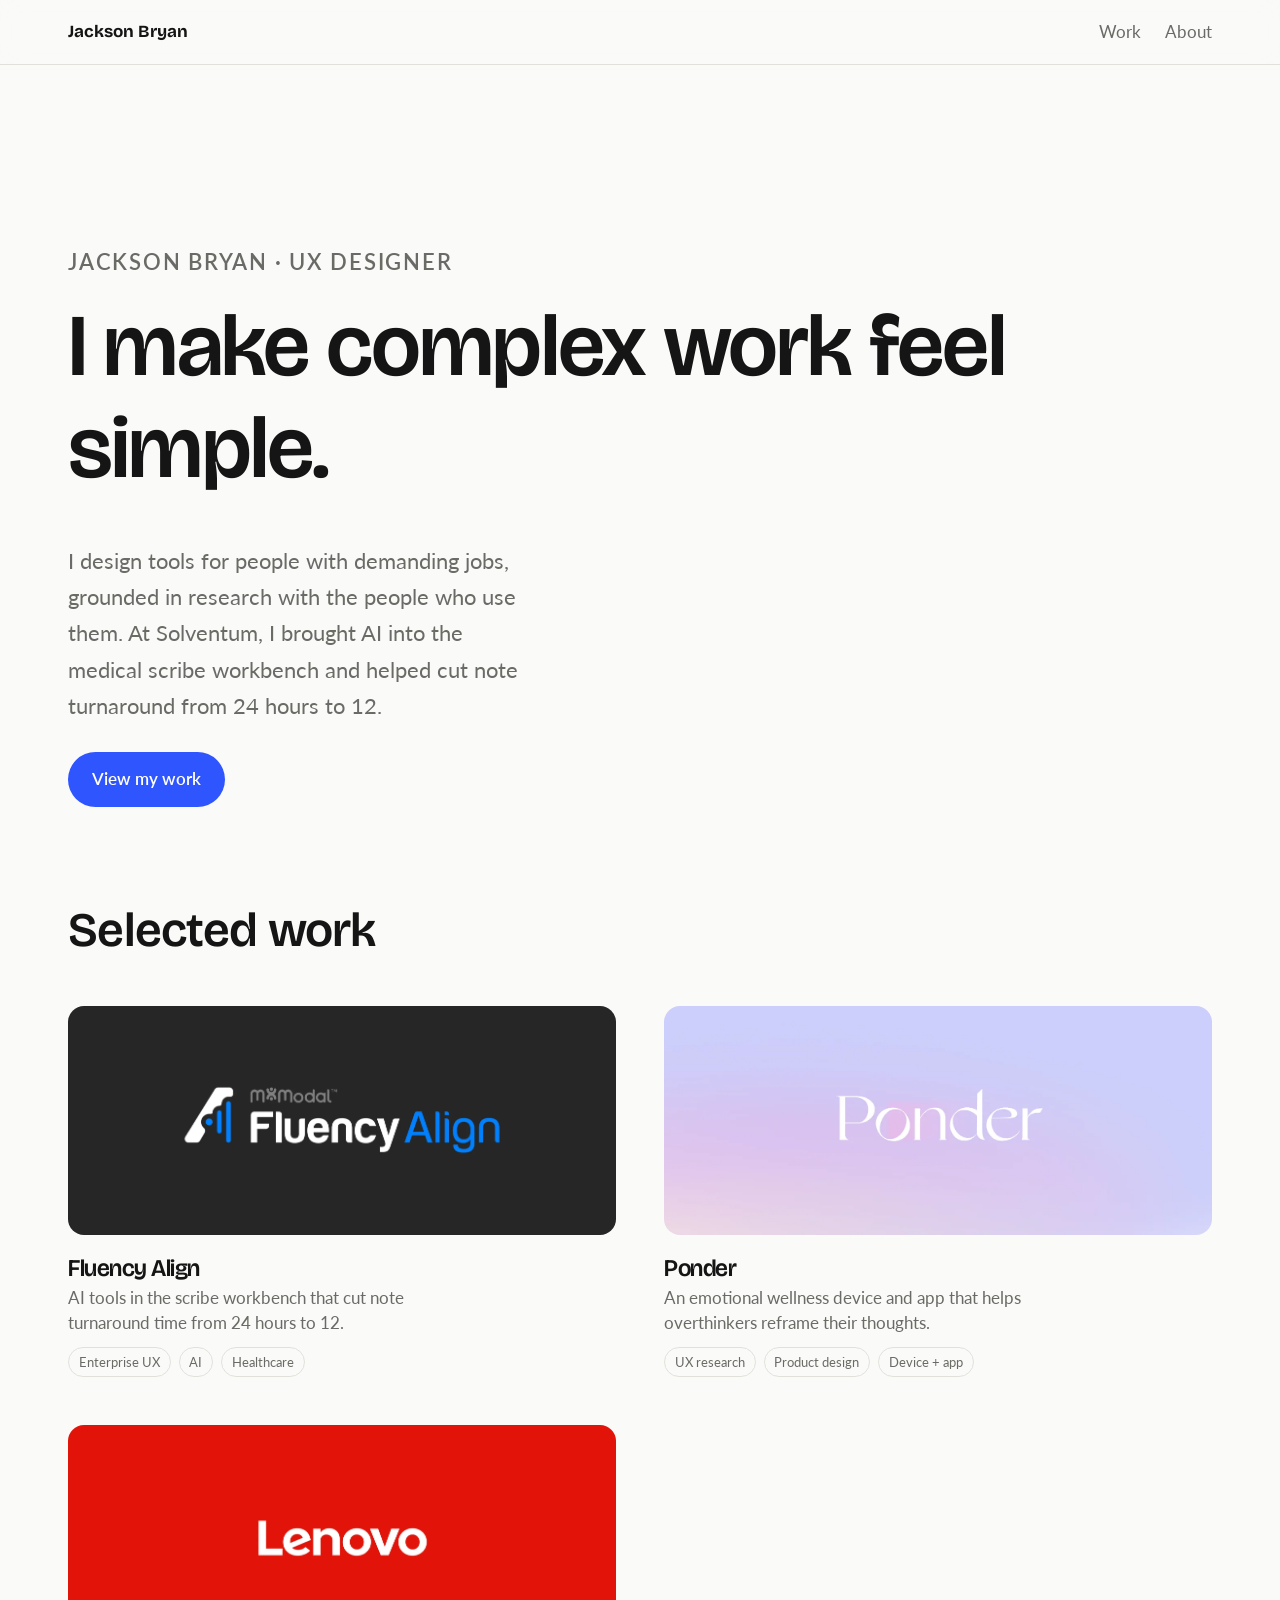
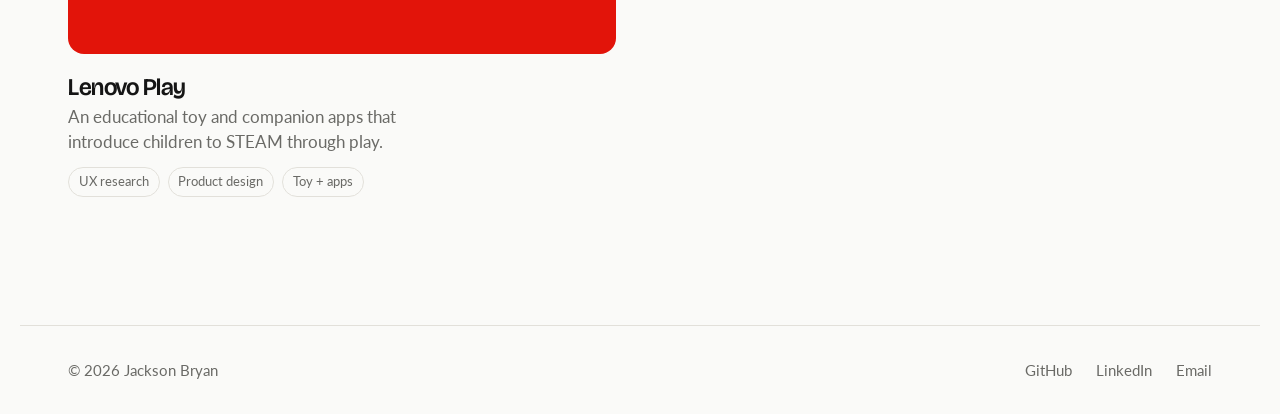
==== commit d1395448: "Bump asset version so browsers fetch the updated hero styles Co-Authored-By: Claude Opus 5.5 <norepl" ====
--- a/index.html
+++ b/index.html
@@ -3,15 +3,24 @@
 <head>
   <meta charset="UTF-8">
   <meta name="viewport" content="width=device-width, initial-scale=1.0">
-  <title>Jackson Bryan | Portfolio</title>
+  <title>Jackson Bryan | UX Designer</title>
+  <meta name="description" content="Jackson Bryan is a UX designer who makes complex work feel simple, from AI tools for medical scribes to a wellness device for overthinkers.">
+  <!-- Social previews (site is served from GitHub Pages) -->
+  <meta property="og:type" content="website">
+  <meta property="og:site_name" content="Jackson Bryan">
+  <meta property="og:title" content="Jackson Bryan | UX Designer">
+  <meta property="og:description" content="Jackson Bryan is a UX designer who makes complex work feel simple, from AI tools for medical scribes to a wellness device for overthinkers.">
+  <meta property="og:url" content="https://jacksonbryan28.github.io/portfolio/">
+  <meta property="og:image" content="https://jacksonbryan28.github.io/portfolio/images/fluency-align/hero.webp">
+  <meta name="twitter:card" content="summary_large_image">
   <link rel="preconnect" href="https://fonts.googleapis.com">
   <link rel="preconnect" href="https://fonts.gstatic.com" crossorigin>
   <link rel="stylesheet" href="https://fonts.googleapis.com/css2?family=Bricolage+Grotesque:opsz,wght@12..96,400..800&family=Lato:ital,wght@0,400;0,700;1,400&display=swap">
-  <link rel="stylesheet" href="css/styles.css?v=20261125">
+  <link rel="stylesheet" href="css/styles.css?v=20261125b">
   <!-- Make sure the project cards are parsed before the first frame, so the
        transition script can pick which card travels on top. -->
   <link rel="expect" href="#projects" blocking="render">
-  <script src="js/home-transitions.js?v=20261125"></script>
+  <script src="js/home-transitions.js?v=20261125b"></script>
 </head>
 <body>
 
@@ -19,7 +28,7 @@
     <nav>
       <a href="index.html" class="logo">Jackson Bryan</a>
       <ul>
-        <li><a href="index.html">UX</a></li>
+        <li><a href="#projects">Work</a></li>
         <li><a href="about.html">About</a></li>
       </ul>
     </nav>
@@ -28,13 +37,14 @@
   <main>
 
     <section id="hero">
-      <h1>Jackson Bryan</h1>
-      <p>A short tagline about what you do and what you love building.</p>
+      <p class="eyebrow">Jackson Bryan &middot; UX designer</p>
+      <h1>I make complex work feel simple.</h1>
+      <p>I design tools for people with demanding jobs, grounded in research with the people who use them. At Solventum, I brought AI into the medical scribe workbench and helped cut note turnaround from 24 hours to 12.</p>
       <a href="#projects" class="button">View my work</a>
     </section>
 
     <section id="projects">
-      <h2>Projects</h2>
+      <h2>Selected work</h2>
 
       <!--
         Each card links to a project page. Its image, title, description and
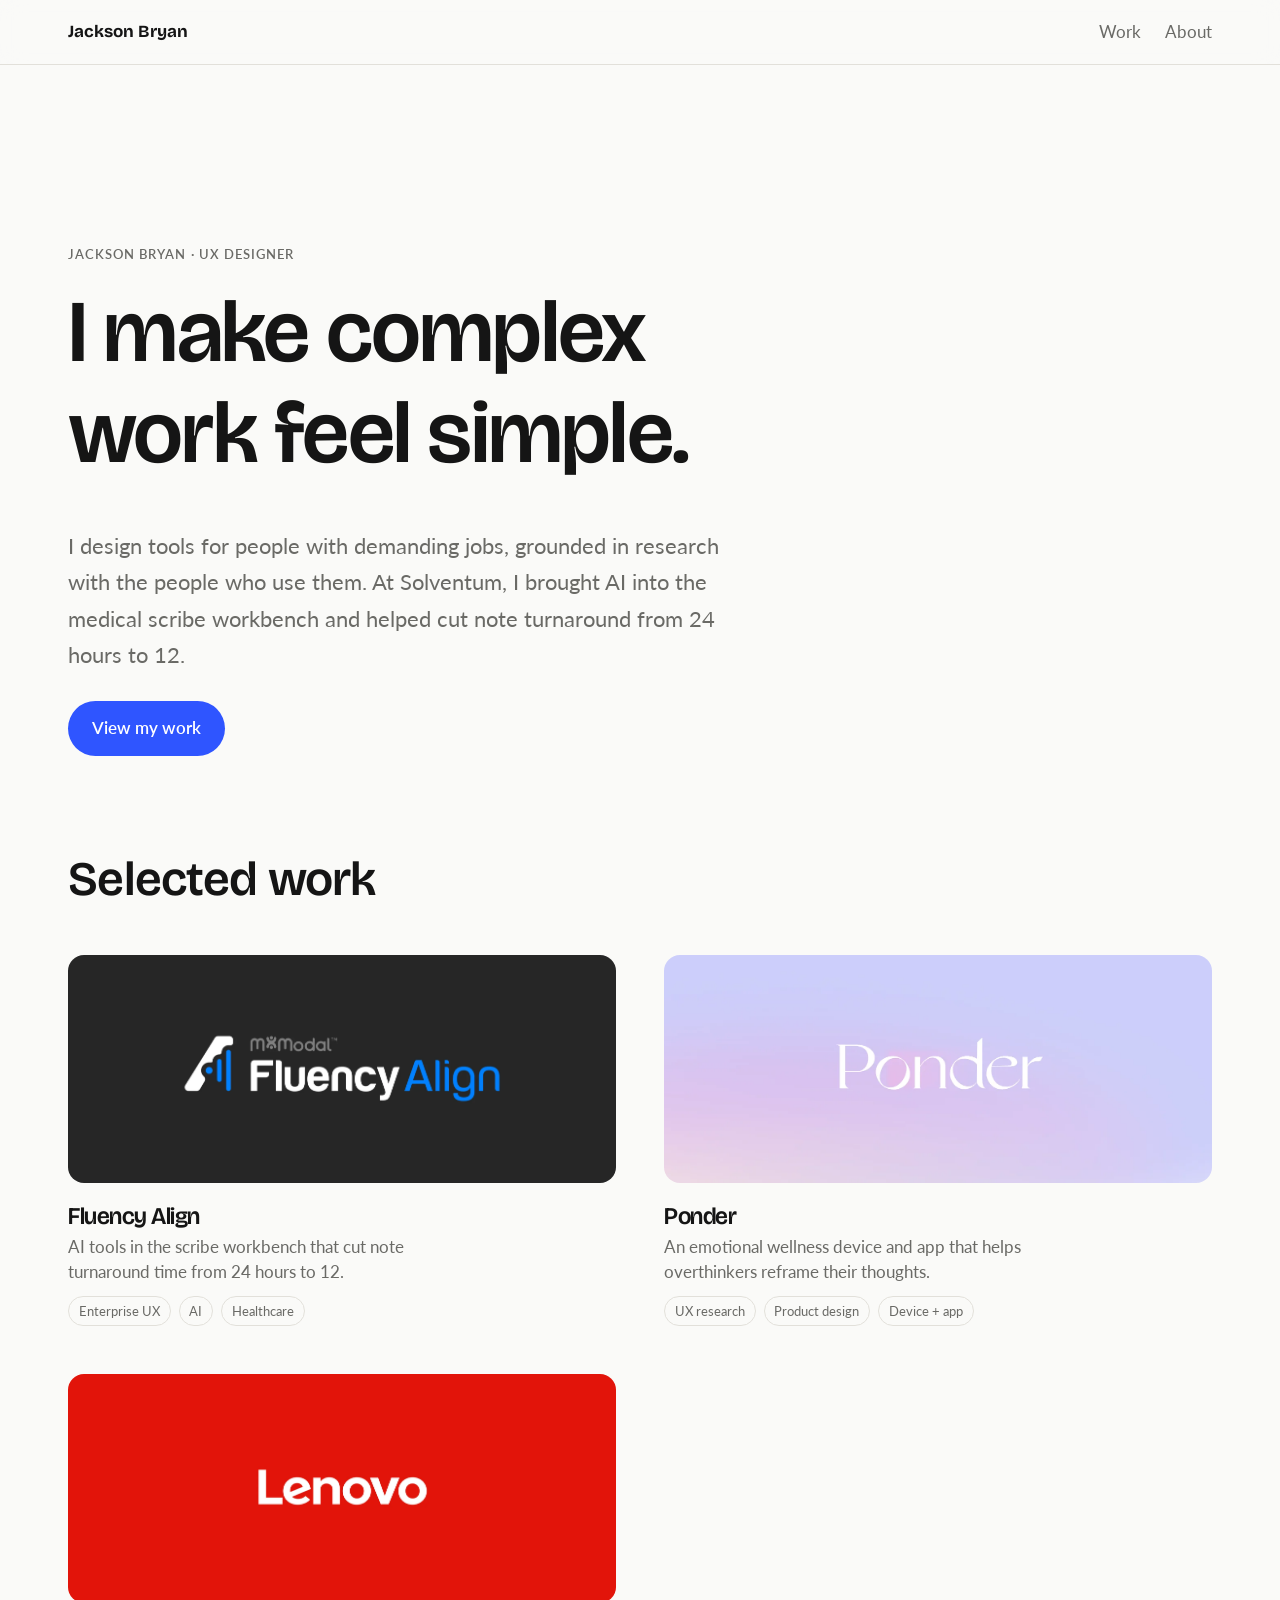
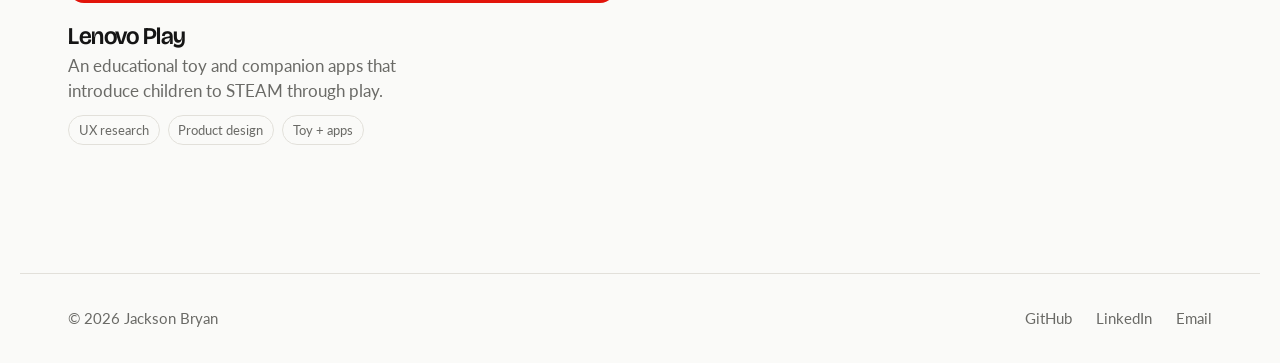
==== commit 9e827f2b: "Merge main: fold the Work nav label, social tags and versions into the partials The header partial n" ====
--- a/index.html
+++ b/index.html
@@ -13,26 +13,30 @@
   <meta property="og:url" content="https://jacksonbryan28.github.io/portfolio/">
   <meta property="og:image" content="https://jacksonbryan28.github.io/portfolio/images/fluency-align/hero.webp">
   <meta name="twitter:card" content="summary_large_image">
+  <!-- shared:head -->
   <link rel="preconnect" href="https://fonts.googleapis.com">
   <link rel="preconnect" href="https://fonts.gstatic.com" crossorigin>
   <link rel="stylesheet" href="https://fonts.googleapis.com/css2?family=Bricolage+Grotesque:opsz,wght@12..96,400..800&family=Lato:ital,wght@0,400;0,700;1,400&display=swap">
-  <link rel="stylesheet" href="css/styles.css?v=20261125b">
+  <link rel="stylesheet" href="css/styles.css?v=c8efeedb">
+  <!-- /shared:head -->
   <!-- Make sure the project cards are parsed before the first frame, so the
        transition script can pick which card travels on top. -->
   <link rel="expect" href="#projects" blocking="render">
-  <script src="js/home-transitions.js?v=20261125b"></script>
+  <script src="js/home-transitions.js?v=26535ca1"></script>
 </head>
 <body>
 
+  <!-- shared:header -->
   <header>
     <nav>
       <a href="index.html" class="logo">Jackson Bryan</a>
       <ul>
-        <li><a href="#projects">Work</a></li>
+        <li><a href="index.html#projects">Work</a></li>
         <li><a href="about.html">About</a></li>
       </ul>
     </nav>
   </header>
+  <!-- /shared:header -->
 
   <main>
 
@@ -48,18 +52,19 @@
 
       <!--
         Each card links to a project page. Its image, title, description and
-        tags morph into the project page's hero using matching
-        view-transition-names. Give every project its own unique names
-        (lenovo-media, ponder-media...).
+        tags morph into the project page's hero. Give the card the same
+        data-project as the hero on its page, and mark the pieces with
+        data-vt="media|title|desc|tags". tools/sync.mjs then writes matching
+        view-transition-names (ponder-media, ponder-title...).
       -->
-      <article class="project-card">
+      <article class="project-card" data-project="fluency">
         <a href="projects/fluency-align.html">
-          <div class="project-card__media" style="view-transition-name: fluency-media">
+          <div class="project-card__media" data-vt="media" style="view-transition-name: fluency-media">
             <img src="images/fluency-align/hero.webp" alt="" width="2400" height="937">
           </div>
-          <h3 style="view-transition-name: fluency-title">Fluency Align</h3>
-          <p style="view-transition-name: fluency-desc">AI tools in the scribe workbench that cut note turnaround time from 24 hours to 12.</p>
-          <ul class="tags" style="view-transition-name: fluency-tags">
+          <h3 data-vt="title" style="view-transition-name: fluency-title">Fluency Align</h3>
+          <p data-vt="desc" style="view-transition-name: fluency-desc">AI tools in the scribe workbench that cut note turnaround time from 24 hours to 12.</p>
+          <ul class="tags" data-vt="tags" style="view-transition-name: fluency-tags">
             <li>Enterprise UX</li>
             <li>AI</li>
             <li>Healthcare</li>
@@ -67,14 +72,14 @@
         </a>
       </article>
 
-      <article class="project-card">
+      <article class="project-card" data-project="ponder">
         <a href="projects/ponder.html">
-          <div class="project-card__media" style="view-transition-name: ponder-media">
+          <div class="project-card__media" data-vt="media" style="view-transition-name: ponder-media">
             <img src="images/ponder/hero.webp" alt="" width="1440" height="561">
           </div>
-          <h3 style="view-transition-name: ponder-title">Ponder</h3>
-          <p style="view-transition-name: ponder-desc">An emotional wellness device and app that helps overthinkers reframe their thoughts.</p>
-          <ul class="tags" style="view-transition-name: ponder-tags">
+          <h3 data-vt="title" style="view-transition-name: ponder-title">Ponder</h3>
+          <p data-vt="desc" style="view-transition-name: ponder-desc">An emotional wellness device and app that helps overthinkers reframe their thoughts.</p>
+          <ul class="tags" data-vt="tags" style="view-transition-name: ponder-tags">
             <li>UX research</li>
             <li>Product design</li>
             <li>Device + app</li>
@@ -82,14 +87,14 @@
         </a>
       </article>
 
-      <article class="project-card">
+      <article class="project-card" data-project="lenovo">
         <a href="projects/lenovo.html">
-          <div class="project-card__media" style="view-transition-name: lenovo-media">
+          <div class="project-card__media" data-vt="media" style="view-transition-name: lenovo-media">
             <img src="images/lenovo/hero.webp" alt="" width="2400" height="937">
           </div>
-          <h3 style="view-transition-name: lenovo-title">Lenovo Play</h3>
-          <p style="view-transition-name: lenovo-desc">An educational toy and companion apps that introduce children to STEAM through play.</p>
-          <ul class="tags" style="view-transition-name: lenovo-tags">
+          <h3 data-vt="title" style="view-transition-name: lenovo-title">Lenovo Play</h3>
+          <p data-vt="desc" style="view-transition-name: lenovo-desc">An educational toy and companion apps that introduce children to STEAM through play.</p>
+          <ul class="tags" data-vt="tags" style="view-transition-name: lenovo-tags">
             <li>UX research</li>
             <li>Product design</li>
             <li>Toy + apps</li>
@@ -100,6 +105,7 @@
 
   </main>
 
+  <!-- shared:footer -->
   <footer>
     <p>&copy; 2026 Jackson Bryan</p>
     <ul>
@@ -108,6 +114,7 @@
       <li><a href="mailto:jacksonbryan280@gmail.com">Email</a></li>
     </ul>
   </footer>
+  <!-- /shared:footer -->
 
 </body>
 </html>
--- a/css/styles.css
+++ b/css/styles.css
@@ -324,8 +324,8 @@
   padding-block: clamp(80px, 14vw, 180px) clamp(48px, 8vw, 96px);
 }
 
-#hero p {
-  max-width: 36ch;
+#hero p:not(.eyebrow) {
+  max-width: 52ch;
   color: var(--muted);
   font-size: clamp(1.125rem, 2vw, 1.375rem);
 }
@@ -895,3 +895,8 @@
 .next-project a:hover strong {
   color: var(--accent);
 }
+
+/* Keep the home headline to two or three lines at large sizes. */
+#hero h1 {
+  max-width: 14ch;
+}
